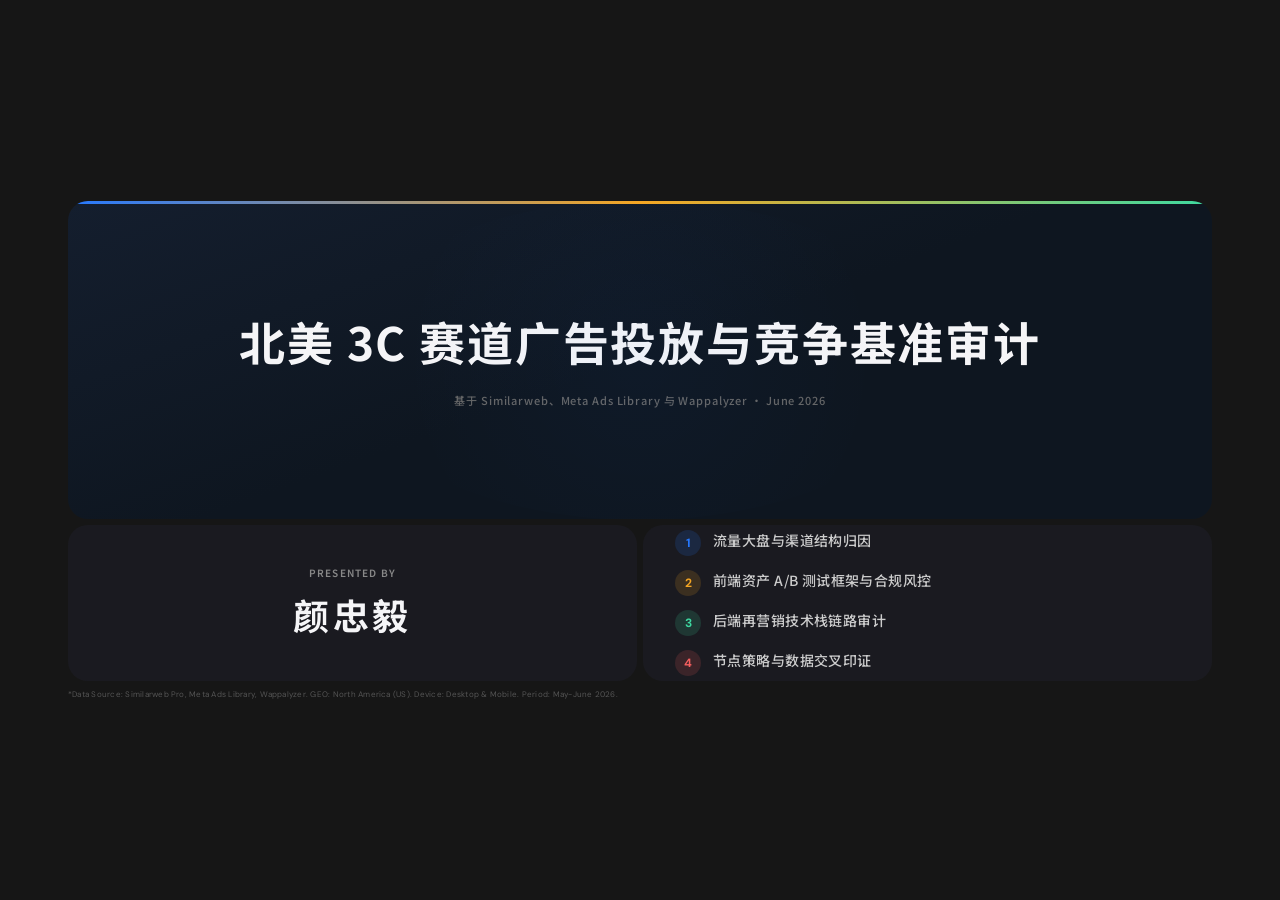
==== pages/page1-cover.html @ afaa72fd "Initial commit: Anker Global Ads Competitive Audit Portfolio" ====
<!DOCTYPE html>
<html lang="zh-CN">
<head>
<meta charset="UTF-8">
<meta name="viewport" content="width=device-width, initial-scale=1.0">
<title>北美 3C 竞争基准审计 — 封面页</title>
<link rel="preconnect" href="https://fonts.googleapis.com">
<link rel="preconnect" href="https://fonts.gstatic.com" crossorigin>
<link href="https://fonts.googleapis.com/css2?family=DM+Sans:ital,wght@0,400;0,500;0,600;0,700;1,400&family=Sora:wght@400;600;700;800&family=Noto+Sans+SC:wght@400;500;600;700&display=swap" rel="stylesheet">
<style>
  *, *::before, *::after { margin:0; padding:0; box-sizing:border-box; }

  body {
    font-family:'Noto Sans SC','PingFang SC','Microsoft YaHei','DM Sans',sans-serif;
    background:#161616;
    color:#f5f5f7;
    display:flex;
    justify-content:center;
    align-items:center;
    min-height:100vh;
    -webkit-font-smoothing:antialiased;
  }

  .grid {
    display:grid;
    width:1200px;
    padding:28px;
    gap:6px;
    grid-template-columns:repeat(4,1fr);
    grid-template-rows:repeat(3,1fr);
    grid-template-areas:
      "hero  hero  hero  hero"
      "hero  hero  hero  hero"
      "name  name  agenda agenda";
    aspect-ratio:52/24;
  }

  .card {
    border-radius:20px;
    display:flex;
    flex-direction:column;
    position:relative;
    overflow:hidden;
  }

  /* HERO 主标题卡 */
  .card-hero {
    grid-area:hero;
    background:linear-gradient(160deg, #141e2e 0%, #0e1620 50%, #0e1620 100%);
    justify-content:center;
    align-items:center;
    text-align:center;
    padding:48px 72px;
  }
  .card-hero::before {
    content:'';position:absolute;top:0;left:0;right:0;height:3px;
    background:linear-gradient(90deg, #2679FF, #F5A623, #3ED9A1);
    border-radius:20px 20px 0 0;z-index:1;
  }
  .card-hero::after {
    content:'';position:absolute;top:50%;left:50%;transform:translate(-50%,-50%);
    width:600px;height:320px;border-radius:50%;
    background:radial-gradient(circle, rgba(38,121,255,0.04) 0%, transparent 70%);
    pointer-events:none;
  }

  .hero-title {
    font-size:46px;font-weight:700;color:#f5f5f7;
    letter-spacing:0.04em;line-height:1.3;max-width:880px;
  }

  .hero-divider {
    width:80px;height:2px;
    background:linear-gradient(90deg, #2679FF, #F5A623, #3ED9A1);
    border-radius:1px;margin:24px auto 20px;
  }

  .hero-sub {
    font-size:16px;font-weight:500;color:#a0a0a8;
    letter-spacing:0.06em;line-height:1.5;
  }

  .hero-date {
    font-size:11px;font-weight:500;color:#666;
    letter-spacing:0.08em;margin-top:20px;
  }

  /* 作者卡片 */
  .card-name {
    grid-area:name;
    background:linear-gradient(160deg, #1a1a20 0%, #1a1a20 100%);
    justify-content:center;align-items:center;text-align:center;
  }
  .name-label {
    font-size:10px;font-weight:600;color:#888;
    text-transform:uppercase;letter-spacing:0.12em;
    margin-bottom:8px;
  }
  .name-text {
    font-size:36px;font-weight:700;color:#f5f5f7;
    letter-spacing:0.10em;
  }

  /* 议程卡片 */
  .card-agenda {
    grid-area:agenda;
    background:linear-gradient(160deg, #1a1a20 0%, #1a1a20 100%);
    justify-content:center;padding:28px 32px;
  }
  .agenda-label {
    font-size:9px;font-weight:600;color:#888;
    text-transform:uppercase;letter-spacing:0.12em;
    margin-bottom:16px;
  }
  .agenda-list { display:flex;flex-direction:column;gap:14px; }
  .agenda-item { display:flex;align-items:flex-start;gap:12px; }
  .agenda-num {
    flex-shrink:0;width:26px;height:26px;border-radius:50%;
    display:flex;align-items:center;justify-content:center;
    font-family:'DM Sans',sans-serif;font-size:12px;font-weight:700;
  }
  .num-1 { background:rgba(38,121,255,0.15); color:#2679FF; }
  .num-2 { background:rgba(245,166,35,0.15); color:#F5A623; }
  .num-3 { background:rgba(62,217,161,0.15); color:#3ED9A1; }
  .num-4 { background:rgba(245,95,95,0.15); color:#f55f5f; }

  .agenda-text { font-size:14px;font-weight:500;color:#ccc;letter-spacing:0.03em;line-height:1.5; }
</style>
</head>
<body>
<div class="grid">

  <div class="card card-hero">
    <div class="hero-title">北美 3C 赛道广告投放与竞争基准审计</div>
    <div class="hero-date">基于 Similarweb、Meta Ads Library 与 Wappalyzer · June 2026</div>
  </div>

  <div class="card card-name">
    <div class="name-label fd">Presented by</div>
    <div class="name-text">颜忠毅</div>
  </div>

  <div class="card card-agenda">
    <div class="agenda-list">
      <div class="agenda-item">
        <div class="agenda-num num-1">1</div>
        <div class="agenda-text">流量大盘与渠道结构归因</div>
      </div>
      <div class="agenda-item">
        <div class="agenda-num num-2">2</div>
        <div class="agenda-text">前端资产 A/B 测试框架与合规风控</div>
      </div>
      <div class="agenda-item">
        <div class="agenda-num num-3">3</div>
        <div class="agenda-text">后端再营销技术栈链路审计</div>
      </div>
      <div class="agenda-item">
        <div class="agenda-num num-4">4</div>
        <div class="agenda-text">节点策略与数据交叉印证</div>
      </div>
    </div>
  </div>

  <div style="grid-column:1/-1;font-size:8px;color:#555;font-family:'DM Sans',sans-serif;letter-spacing:0.03em;text-align:left;margin-top:2px;">*Data Source: Similarweb Pro, Meta Ads Library, Wappalyzer. GEO: North America (US). Device: Desktop & Mobile. Period: May-June 2026.</div>

</div>
</body>
</html>
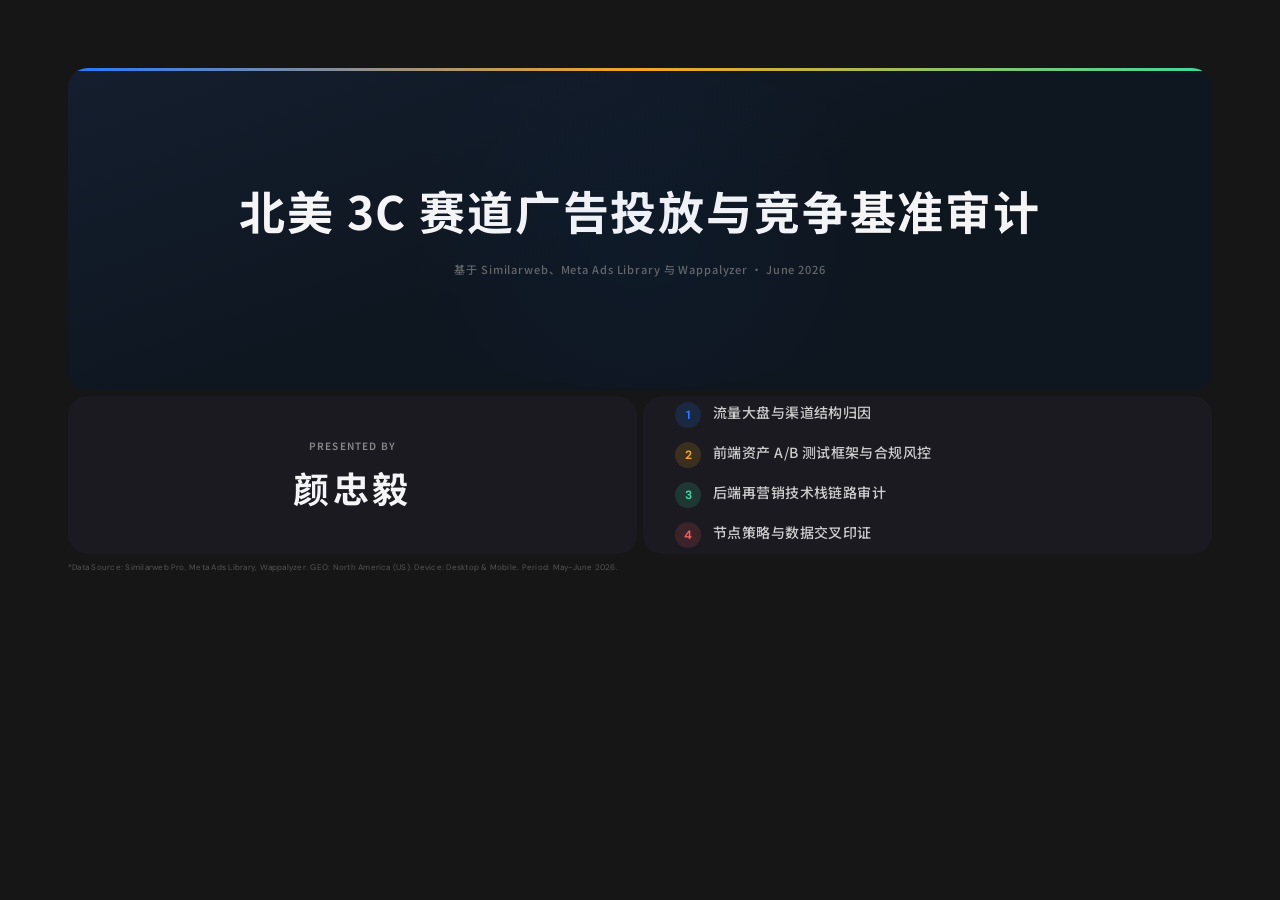
==== commit 748c0900: "Fix page1 overflow and scrolling issue" ====
--- a/pages/page1-cover.html
+++ b/pages/page1-cover.html
@@ -16,14 +16,17 @@
     color:#f5f5f7;
     display:flex;
     justify-content:center;
-    align-items:center;
+    align-items:flex-start;
     min-height:100vh;
+    overflow-y:auto;
+    padding:40px 0;
     -webkit-font-smoothing:antialiased;
   }
 
   .grid {
     display:grid;
-    width:1200px;
+    width:min(1200px, 96vw);
+    max-width:1200px;
     padding:28px;
     gap:6px;
     grid-template-columns:repeat(4,1fr);
@@ -33,6 +36,7 @@
       "hero  hero  hero  hero"
       "name  name  agenda agenda";
     aspect-ratio:52/24;
+    min-height:560px;
   }
 
   .card {
